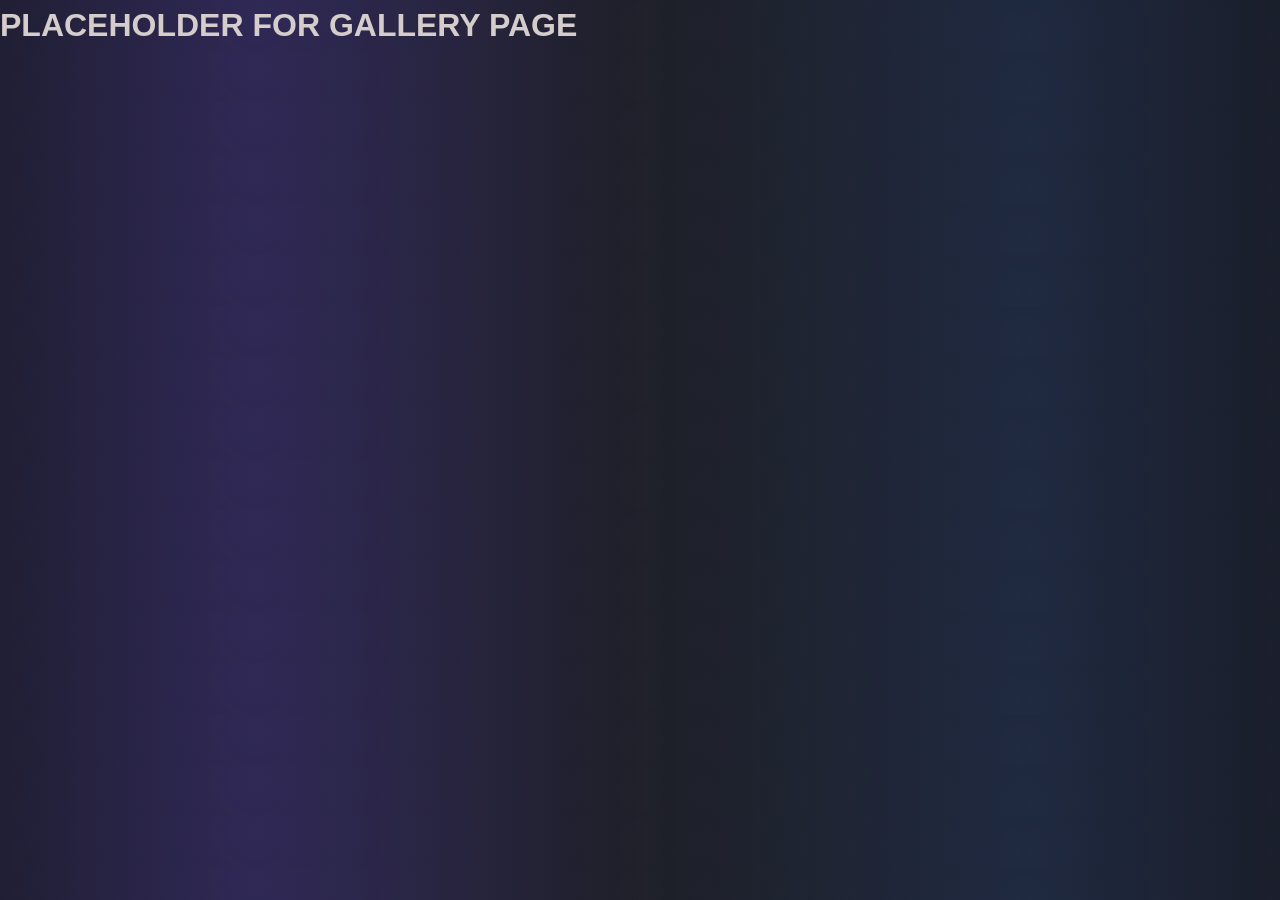
==== Gallery.html @ 62a5de5c "added cover letter page" ====
<!DOCTYPE html>
<html lang="en">
<head>
    <meta charset="UTF-8">
    <meta name="viewport" content="width=device-width, initial-scale=1.0">
    <title>Gallery</title>
    <link rel="stylesheet" href="style.css"
</head>
<body>
    <h1>PLACEHOLDER FOR GALLERY PAGE</h1>
</body>
</html>
---- style.css ----
/* ===== Global Reset ===== */
* {
    margin: 0;
    padding: 0;
    box-sizing: border-box;
}

/* ===== Body ===== */
body {
    font-family: 'Poppins', sans-serif;
    color: #D4CDCB;
    line-height: 1.6;

    background:
        radial-gradient(circle at 20% 30%, rgba(124, 92, 255, 0.25), transparent 40%),
        radial-gradient(circle at 80% 70%, rgba(79, 140, 255, 0.15), transparent 40%),
        radial-gradient(circle at 50% 50%, rgba(255, 255, 255, 0.03), transparent 60%),
        #17181F;
}

body::before {
    content: "";
    position: fixed;
    inset: 0;
    background: url("https://www.transparenttextures.com/patterns/noise.png");
    opacity: 0.05;
    pointer-events: none;
}

/* ===== Navbar ===== */
nav {
    display: flex;
    justify-content: center;
    gap: 30px;
    padding: 20px;
    background-color: rgba(22, 27, 47, 0.8);
    backdrop-filter: blur(10px);
    border-bottom: 1px solid rgba(255, 255, 255, 0.05);
    position: sticky;
    top: 0;
}

nav a {
    text-decoration: none;
    color: #D4CDCB;
    font-weight: 500;
    transition: 0.3s;
}

nav a:hover {
    color: #8D8F8E;
}

/* ===== Main Section ===== */
main {
    padding: 0;
}

main h1 {
    font-size: 2.5rem;
    margin-bottom: 10px;
    background: linear-gradient(90deg, #7C5CFF, #A78BFA);

    background-clip: text;
    -webkit-background-clip: text;

    -webkit-text-fill-color: transparent;
}

main p {
    max-width: 700px;
    margin: 10px auto;
    color: #8D8F8E;
}

/* Buttons */
main a {
    display: inline-block;
    margin: 15px 10px;
    padding: 10px 20px;
    background-color:#7C5CFF;
    box-shadow: 0 0 10px #7C5CFF50;
    color: #fff;
    text-decoration: none;
    border-radius: 8px;
    transition: 0.3s;
}

main a:hover {
    box-shadow: 0 0 20px #7C5CFF;
    background-color: #8D8F8E;
}

/* ===== Sections ===== */
section {
    padding: 50px 20px;
    max-width: 900px;
    background: rgba(255, 255, 255, 0.03);
    backdrop-filter: blur(10px);
    border: 1px solid rgba(255, 255, 255, 0.08);
    border-radius: 12px;
    margin: 20px auto;
}

section:hover {
    transform: translateY(-5px);
    transition: 0.3s ease;
}

section h2, section h3, section h4 {
    margin-bottom: 15px;
    color: #D4CDCB;
}

/* ===== About ===== */
.about p {
    color: #8D8F8E;
}

/* ===== Projects ===== */
.projects p {
    color: #8D8F8E;
}

/* ===== Skills ===== */
.skills {
    display: flex;
    flex-wrap: wrap;
    gap: 10px;
}

.skills div {
    background-color: #161B2F;
    padding: 10px 15px;
    border-radius: 6px;
    border: 1px solid #7C5CFF;
    color: #A78BFA;
    font-size: 0.9rem;
}

.skills div:hover {
    transform: scale(1.05);
    background-color: #7C5CFF;
    color: white;
}

.hero {
    display: flex;
    align-items: center;
    justify-content: space-between;
    gap: 40px;
    padding: 80px 10%;
}

/* Left side */

.hero-text h1 {
    font-size: 2.8rem;
    margin-bottom: 15px;
}

.hero-text p {
    margin-bottom: 15px;
    color: #8D8F8E;
}

.hero-text a {
    display: inline-block;
    margin-right: 10px;
    padding: 10px 20px;
    border-radius: 8px;
    background: linear-gradient(135deg, #7C5CFF, #A78BFA);
    color: white;
    text-decoration: none;
    transition: 0.3s;
}

.hero-text a:hover {
    transform: translateY(-2px);
    box-shadow: 0 10px 20px #7C5CFF40;
}

.hero-text {
    flex: 1;
}

/* Right side */
.hero-image {
    flex: 1;
    display: flex;
    justify-content: center;
}

.hero-image img {
    width: 75%;
    border-radius: 20px;
    border: 2px solid #7C5CFF;
    box-shadow: 0 0 30px #7C5CFF40;
}

@media (max-width: 768px) {
    .hero {
        flex-direction: column;
        text-align: center;
    }
}

html {
    scroll-behavior: smooth;
}

.pdf-section {
  margin-top: 20px;
}

.pdf-actions {
  margin-bottom: 18px;
}

.pdf-viewer {
  background: #0f1722;
  border: 1px solid #273244;
  border-radius: 14px;
  padding: 12px;
}

.pdf-viewer iframe {
  width: 100%;
  height: 900px;
  border: none;
  border-radius: 10px;
  background: #ffffff;
}

@media (max-width: 700px) {
  .pdf-viewer iframe {
    height: 600px;
  }
}
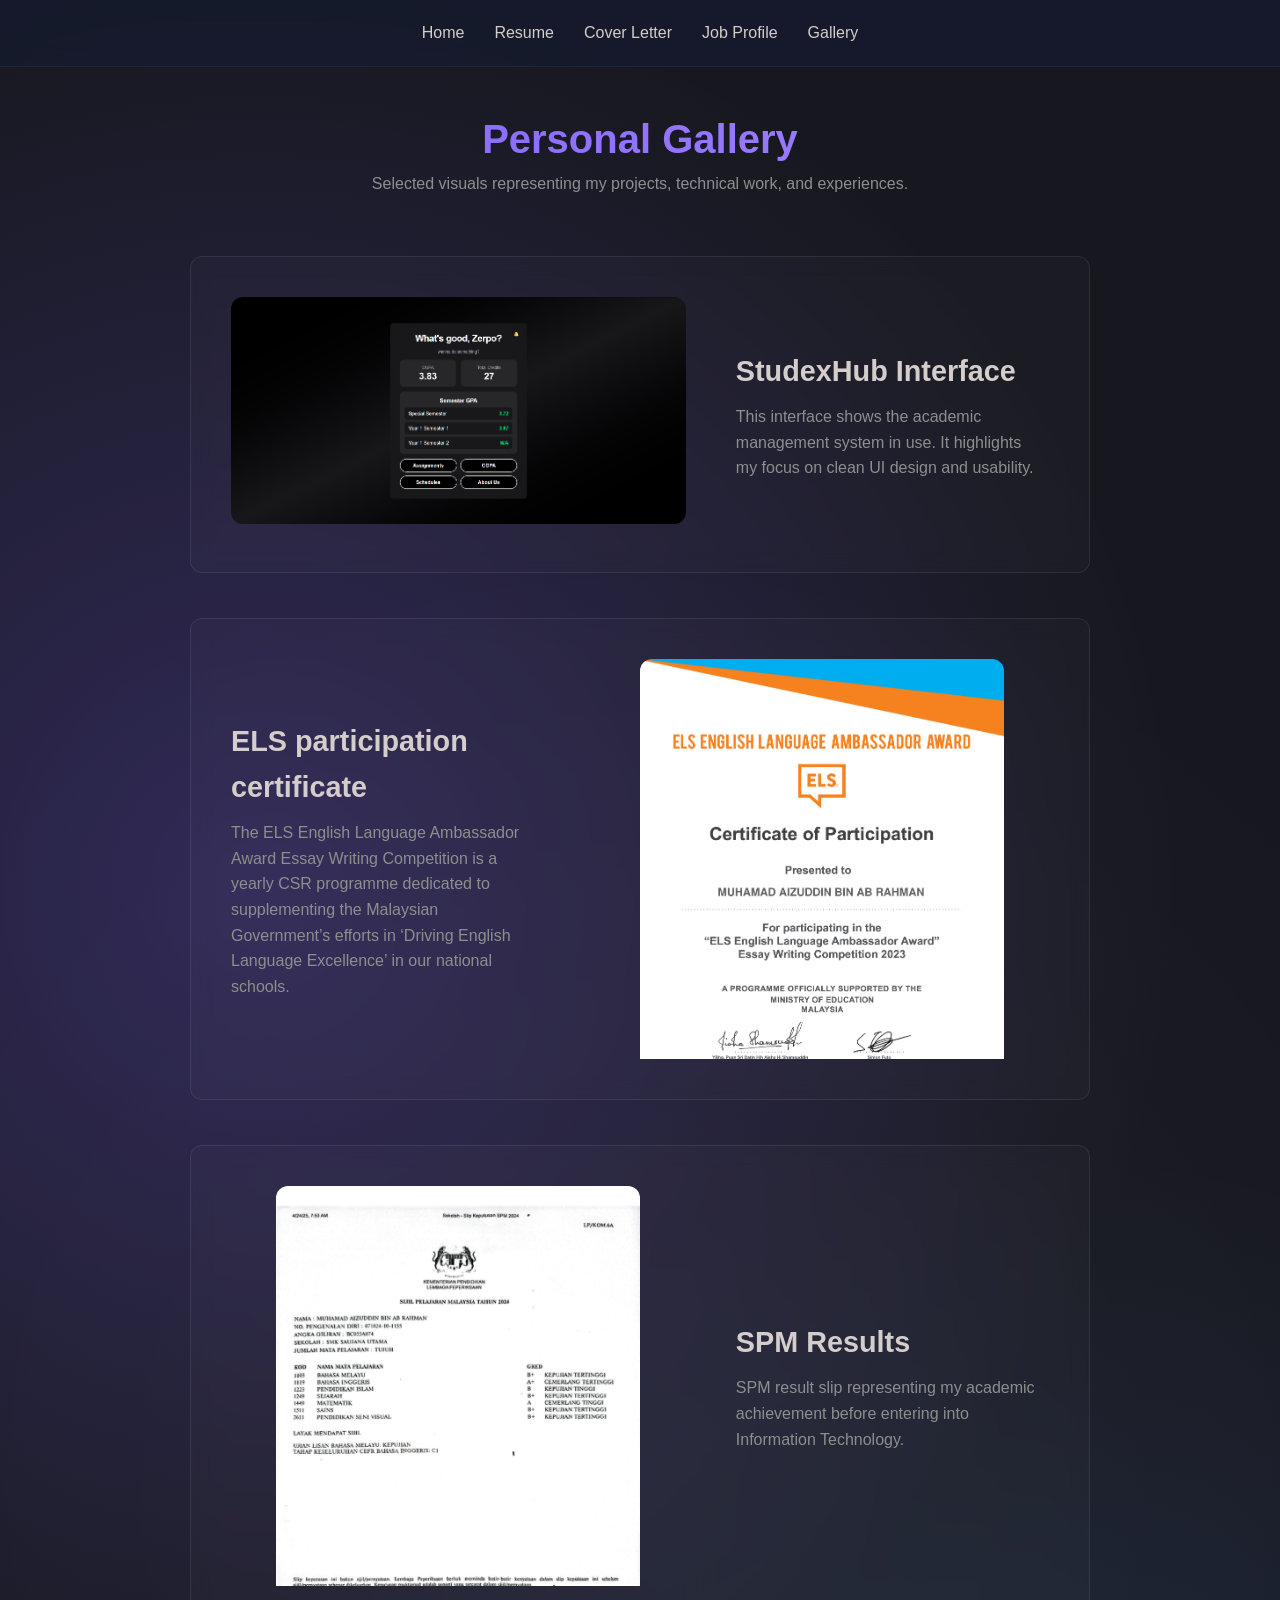
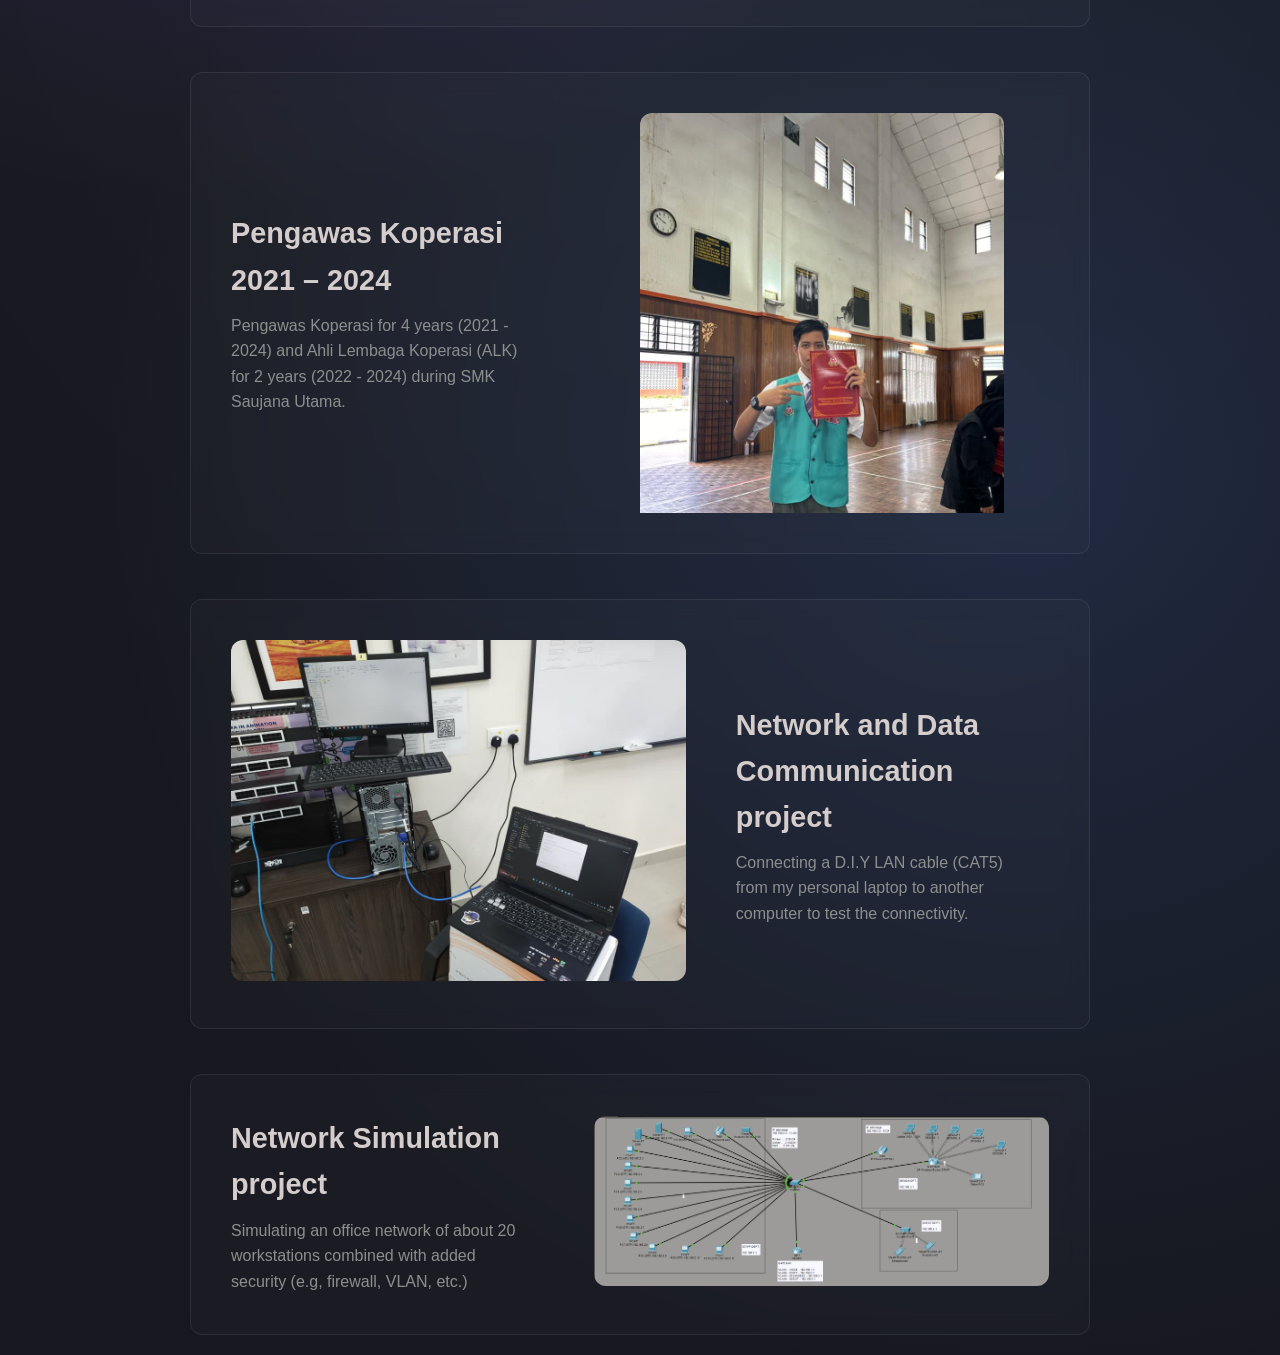
==== commit 4fd6a8a0: "Filled Gallery.html, JobProfile.html, CoverLetter.html, Resume.html with necessary information" ====
--- a/Gallery.html
+++ b/Gallery.html
@@ -4,9 +4,105 @@
     <meta charset="UTF-8">
     <meta name="viewport" content="width=device-width, initial-scale=1.0">
     <title>Gallery</title>
-    <link rel="stylesheet" href="style.css"
+    <link rel="stylesheet" href="style.css">
 </head>
 <body>
-    <h1>PLACEHOLDER FOR GALLERY PAGE</h1>
+    <nav>
+        <a href="/index.html">Home</a>
+        <a href="/Resume.html">Resume</a>
+        <a href="/CoverLetter.html">Cover Letter</a>
+        <a href="/JobProfile.html">Job Profile</a>
+        <a href="/Gallery.html">Gallery</a>
+    </nav>
+    <header class="simple-header">
+      <h1 class="page-title">Personal Gallery</h1>
+      <p class="note">
+        Selected visuals representing my projects, technical work, and experiences.
+      </p>
+    </header>
+
+    <div class="gallery-grid">
+
+<section class="gallery-item">
+    <div class="gallery-image">
+        <img src="files/studexhub.png" alt="StudexHub UI">
+    </div>
+
+    <div class="gallery-text">
+        <h2>StudexHub Interface</h2>
+        <p>
+            This interface shows the academic management system in use.
+            It highlights my focus on clean UI design and usability.
+        </p>
+    </div>
+</section>
+
+<section class="gallery-item">
+    <div class="gallery-image cert">
+        <img src="files/ELS_CERTIFICATION-1.png" alt="ELS ceritfication">
+    </div>
+
+    <div class="gallery-text">
+        <h2>ELS participation certificate</h2>
+        <p>
+            The ELS English Language Ambassador Award Essay Writing Competition is a 
+            yearly CSR programme dedicated to supplementing the Malaysian Government’s efforts
+             in ‘Driving English Language Excellence’ in our national schools.
+        </p>
+    </div>
+</section>
+
+<section class="gallery-item">
+    <div class="gallery-image cert">
+        <img src="files/SPM.png" alt="SPM Results">
+    </div>
+
+    <div class="gallery-text">
+        <h2>SPM Results</h2>
+        <p>
+            SPM result slip representing my academic achievement before entering into Information Technology.
+        </p>
+    </div>
+</section>
+
+<section class="gallery-item">
+    <div class="gallery-image cert">
+        <img src="files/KoperasiALK.jpeg" alt="Koperasi">
+    </div>
+
+    <div class="gallery-text">
+        <h2>Pengawas Koperasi 2021 – 2024</h2>
+        <p>
+            Pengawas Koperasi for 4 years (2021 - 2024) and Ahli Lembaga Koperasi (ALK) for 2 years (2022 - 2024) during SMK Saujana Utama.
+        </p>
+    </div>
+</section>
+<section class="gallery-item">
+    <div class="gallery-image">
+        <img src="files/Network.jpeg" alt="Network">
+    </div>
+
+    <div class="gallery-text">
+        <h2>Network and Data Communication project</h2>
+        <p>
+            Connecting a D.I.Y LAN cable (CAT5) from my personal laptop to another computer to test the connectivity.
+        </p>
+    </div>
+</section>
+
+<section class="gallery-item">
+    <div class="gallery-image">
+        <img src="files/Network2.png" alt="Network Project">
+    </div>
+
+    <div class="gallery-text">
+        <h2>Network Simulation project</h2>
+        <p>
+            Simulating an office network of about 20 workstations combined with added security (e.g, firewall, VLAN, etc.)
+        </p>
+    </div>
+</section>
+
+  </div>
 </body>
 </html>
--- a/style.css
+++ b/style.css
@@ -144,6 +144,61 @@
     color: white;
 }
 
+/* ==== Contact ===== */
+
+.contact {
+    padding: 50px 20px;
+    max-width: 800px;
+    margin: auto;
+}
+.contact > .contact {
+    background: rgba(255, 255, 255, 0.03);
+    border: 1px solid rgba(255, 255, 255, 0.08);
+    border-radius: 12px;
+    padding: 25px;
+    margin-top: 20px;
+    line-height: 1.8;
+}
+.contact a {
+    color: #A78BFA;
+    text-decoration: none;
+    display: inline-block;
+    margin-top: 8px;
+    transition: 0.3s;
+}
+
+.contact a:hover {
+    color: #7C5CFF;
+    transform: translateX(5px);
+}
+.contact h4 {
+    font-size: 1.8rem;
+    margin-bottom: 15px;
+    color: #D4CDCB;
+}
+.qr-img {
+    margin-top: 15px;
+    text-align: center;
+}
+
+.qr-img img {
+    width: 400px;
+    height: 400px;
+    object-fit: cover;
+    border-radius: 10px;
+    border: 1px solid #7C5CFF;
+    box-shadow: 0 0 15px rgba(124, 92, 255, 0.3);
+}
+.contact a::before {
+    content: "→ ";
+    color: #7C5CFF;
+}
+.contact > .contact:hover {
+    box-shadow: 0 0 25px rgba(124, 92, 255, 0.15);
+    transform: translateY(-3px);
+    transition: 0.3s;
+}
+
 .hero {
     display: flex;
     align-items: center;
@@ -236,4 +291,151 @@
   .pdf-viewer iframe {
     height: 600px;
   }
-}+}
+
+.job-layout {
+    display: flex;
+    gap: 20px;
+    align-items: flex-start;
+}
+
+.job-left {
+    flex: 2;
+    display: flex;
+    flex-direction: column;
+    gap: 15px;
+}
+
+.job-right {
+    flex: 3;
+    max-width: 650px;
+}
+.profile-card,
+.preview-card,
+.profile-highlights {
+    margin-top: 20px;
+    padding-top: 15px;
+    border-top: 1px solid rgba(255, 255, 255, 0.08);
+}
+.profile-highlights ul {
+    list-style: none;
+    padding-left: 0;
+    font-size: larger;
+}
+
+.profile-highlights li {
+    margin-bottom: 10px;
+    padding-left: 20px;
+    position: relative;
+    color: grey;
+}
+.button.primary {
+    display: inline-block;
+    margin-top: 15px;
+    padding: 10px 20px;
+    border-radius: 8px;
+    background: linear-gradient(135deg, #7C5CFF, #A78BFA);
+    color: white;
+    text-decoration: none;
+    transition: 0.3s;
+    font-size: larger;
+}
+
+.button.primary:hover {
+    transform: translateY(-2px);
+    box-shadow: 0 10px 20px #7C5CFF40;
+}
+.preview-card img {
+    width: 100%;
+    border-radius: 10px;
+    margin-top: 10px;
+}
+.simple-header {
+    text-align: center;
+    margin-top: 40px;
+}
+
+.page-title {
+    font-size: 2.5rem;
+    background: linear-gradient(90deg, #7C5CFF, #A78BFA);
+    -webkit-background-clip: text;
+    -webkit-text-fill-color: transparent;
+}
+
+.note {
+    color: #8D8F8E;
+}
+@media (max-width: 768px) {
+    .job-layout {
+        flex-direction: column;
+    }
+}
+
+.container {
+    max-width:  1400px;
+    margin: auto;
+    padding: 0 30px;
+}
+
+
+.gallery-grid {
+    display: flex;
+    flex-direction: column;
+    gap: 5px;
+    margin-top: 40px;
+}
+
+.gallery-item {
+    display: flex;
+    gap: 50px;
+    align-items: center;
+    background: rgba(255,255,255,0.02);
+    padding: 40px;
+    border-radius: 12px;
+}
+
+.gallery-image {
+    flex: 3;
+}
+
+.gallery-image img {
+    width: 100%;
+    border-radius: 12px;
+}
+.gallery-image.cert {
+    height: 400px; /* adjust this */
+    overflow: hidden;
+}
+
+.gallery-image.cert img {
+    width: 80%;
+    margin: auto;
+    display: block;
+}
+
+.gallery-text {
+    flex: 2;
+    max-width: none;
+    padding-right: 10px;
+}
+
+.gallery-text h2 {
+    margin-bottom: 10px;
+    font-size: 1.8rem;
+}
+
+.gallery-text p {
+    color: #8D8F8E;
+}
+
+.gallery-item:nth-child(even) {
+    flex-direction: row-reverse;
+}
+
+@media (max-width: 768px) {
+    .gallery-item {
+        flex-direction: column;
+        text-align: center;
+    }
+}
+
